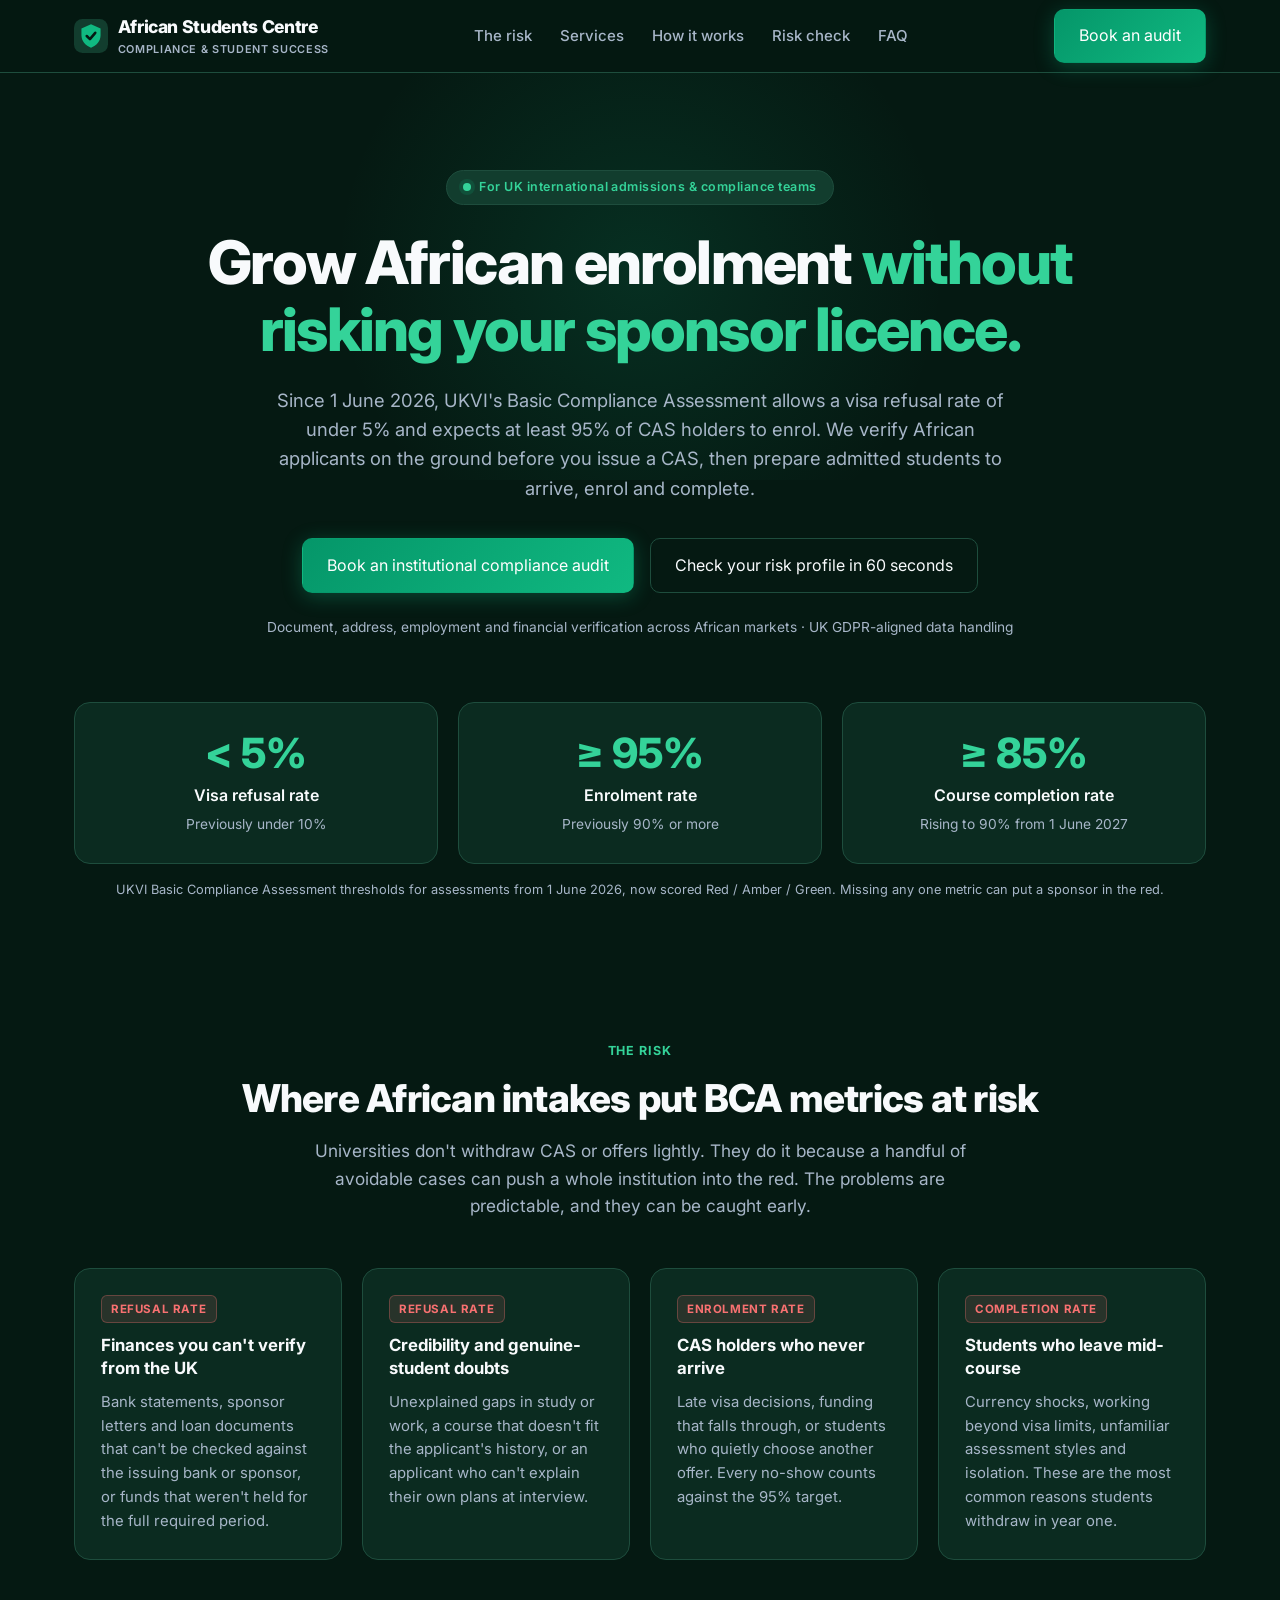
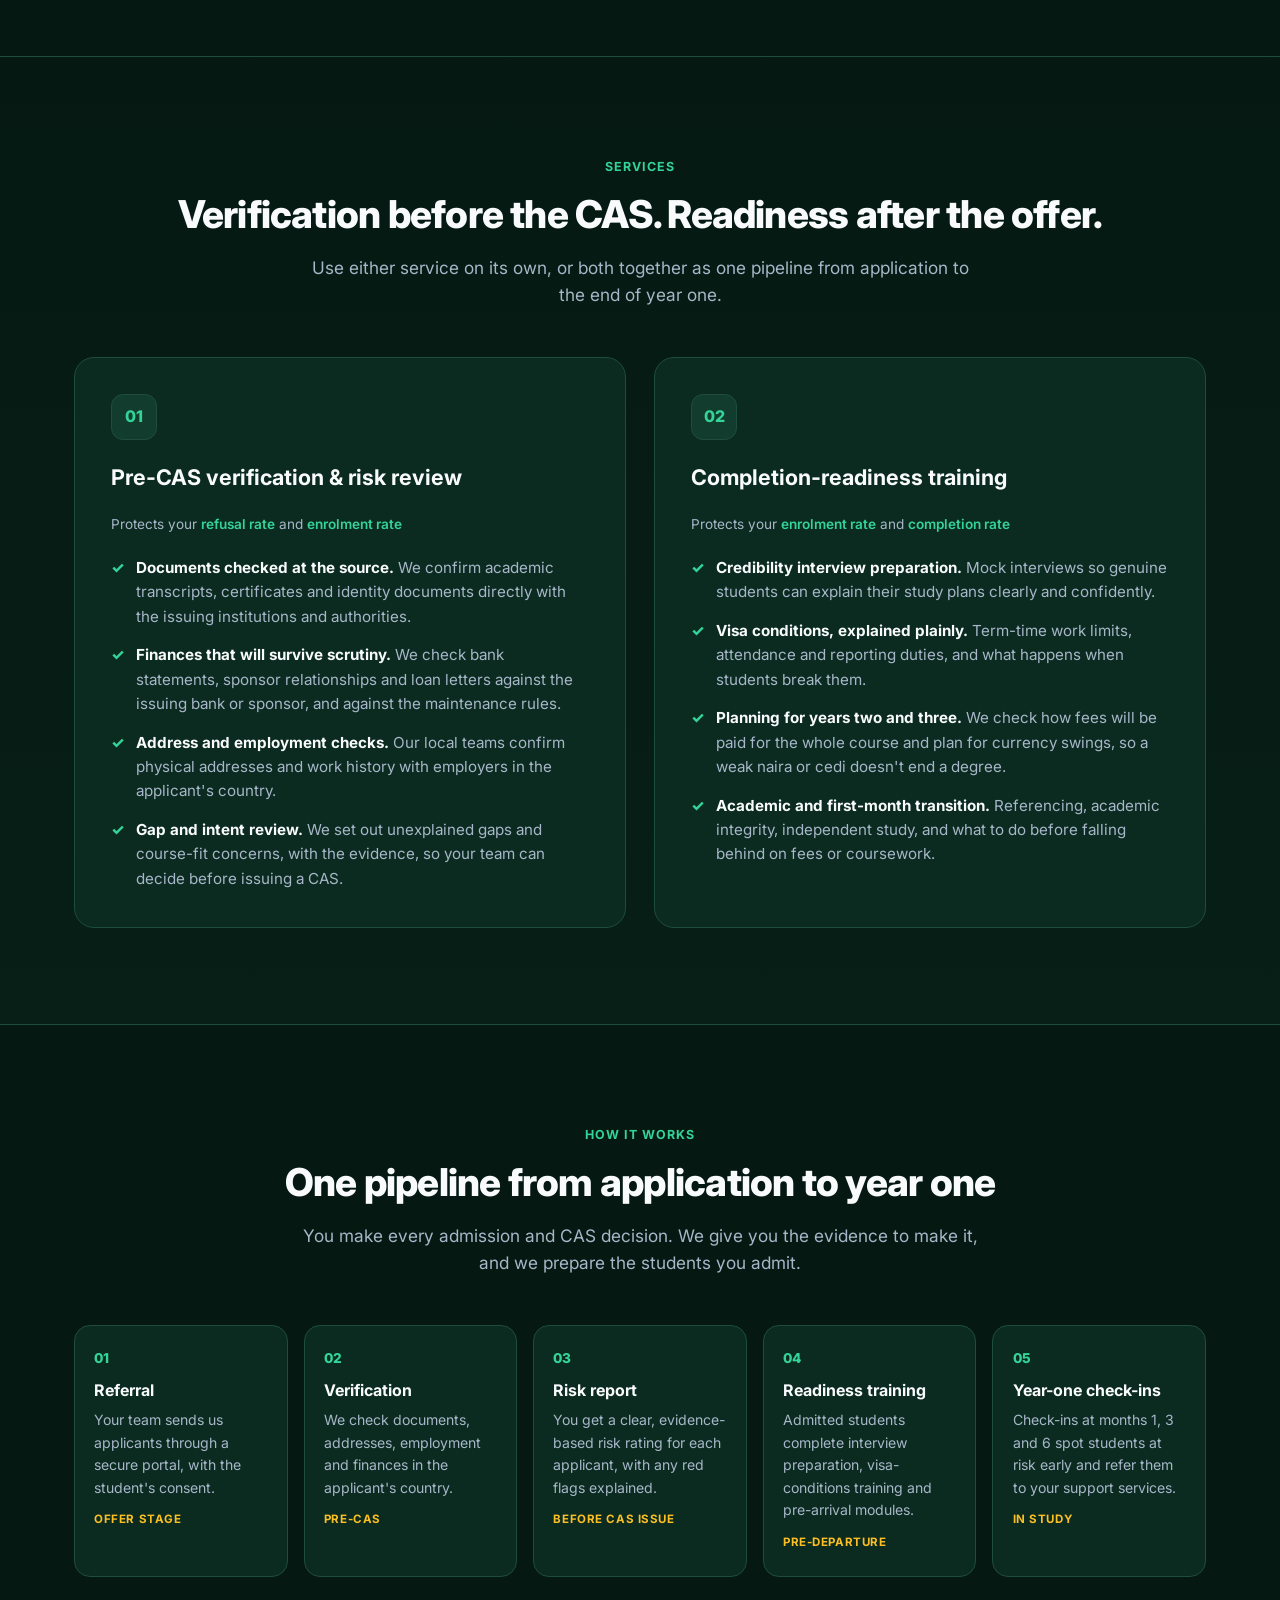
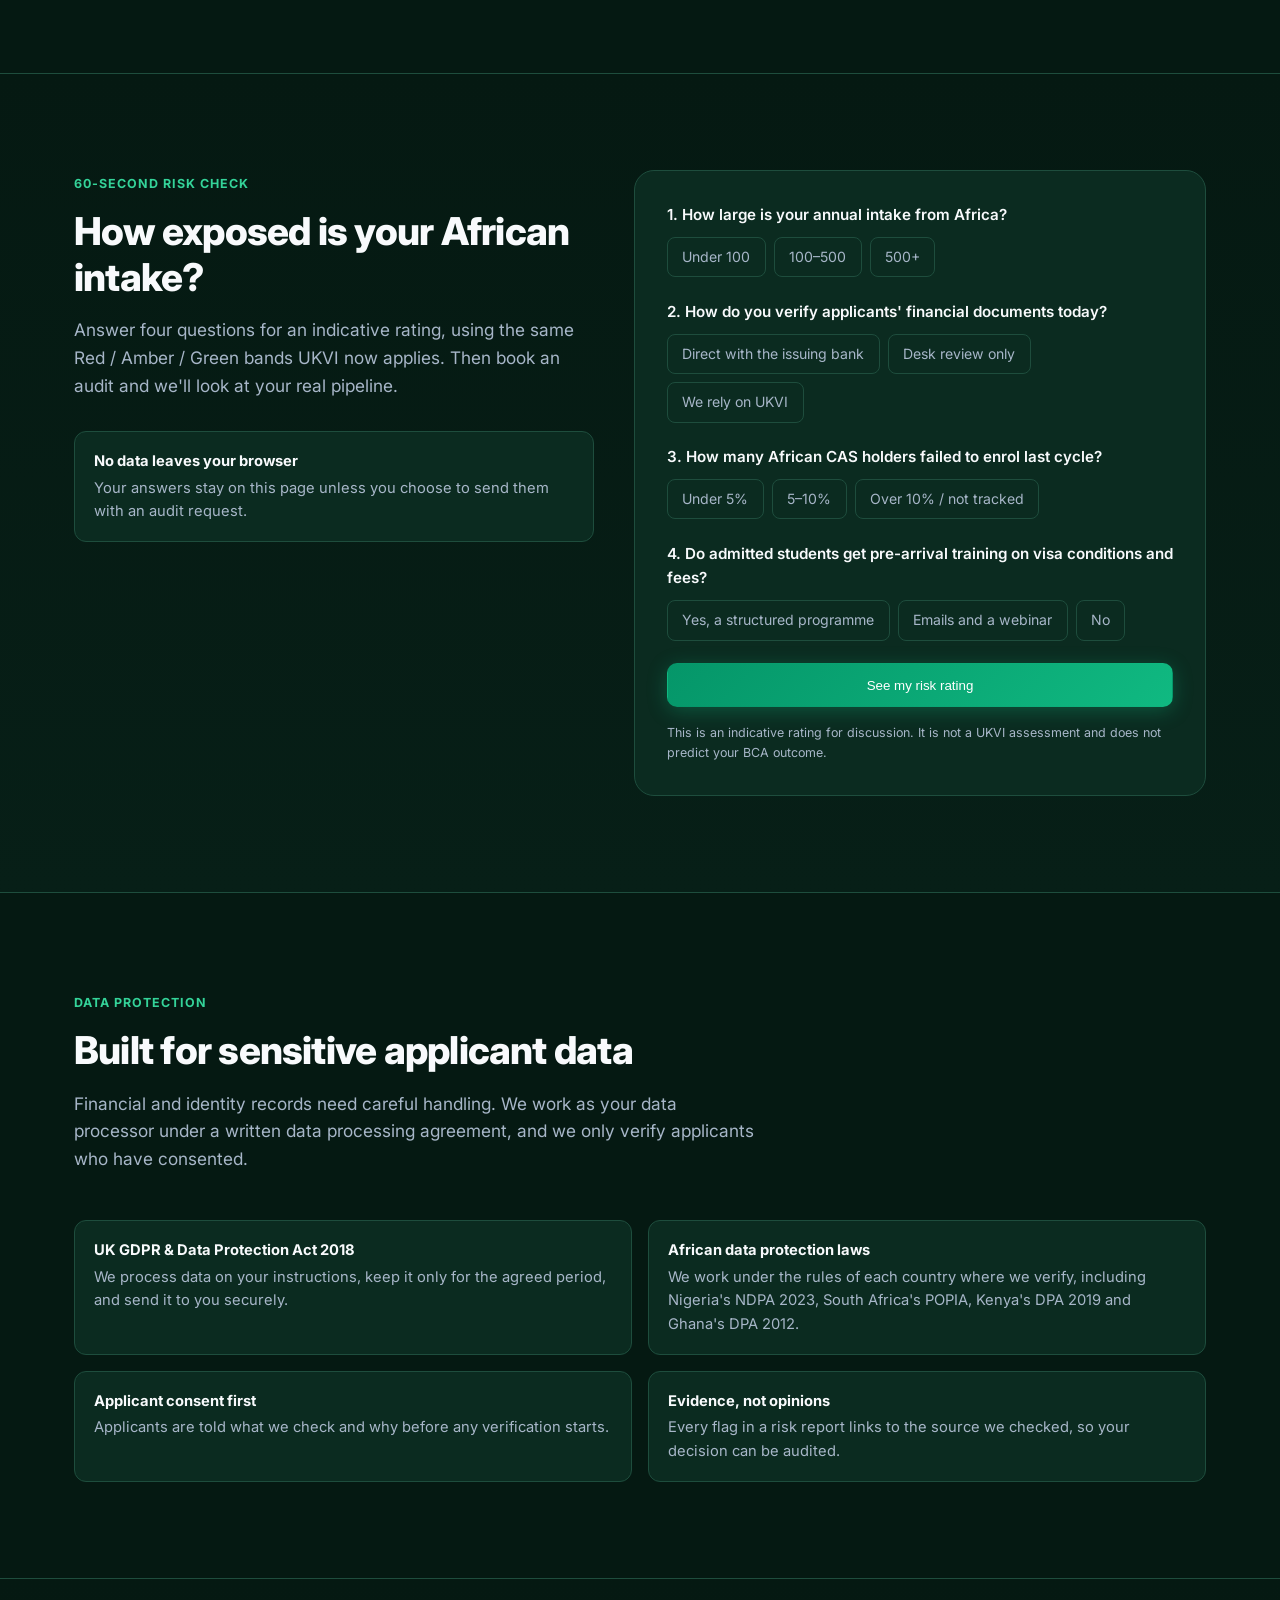
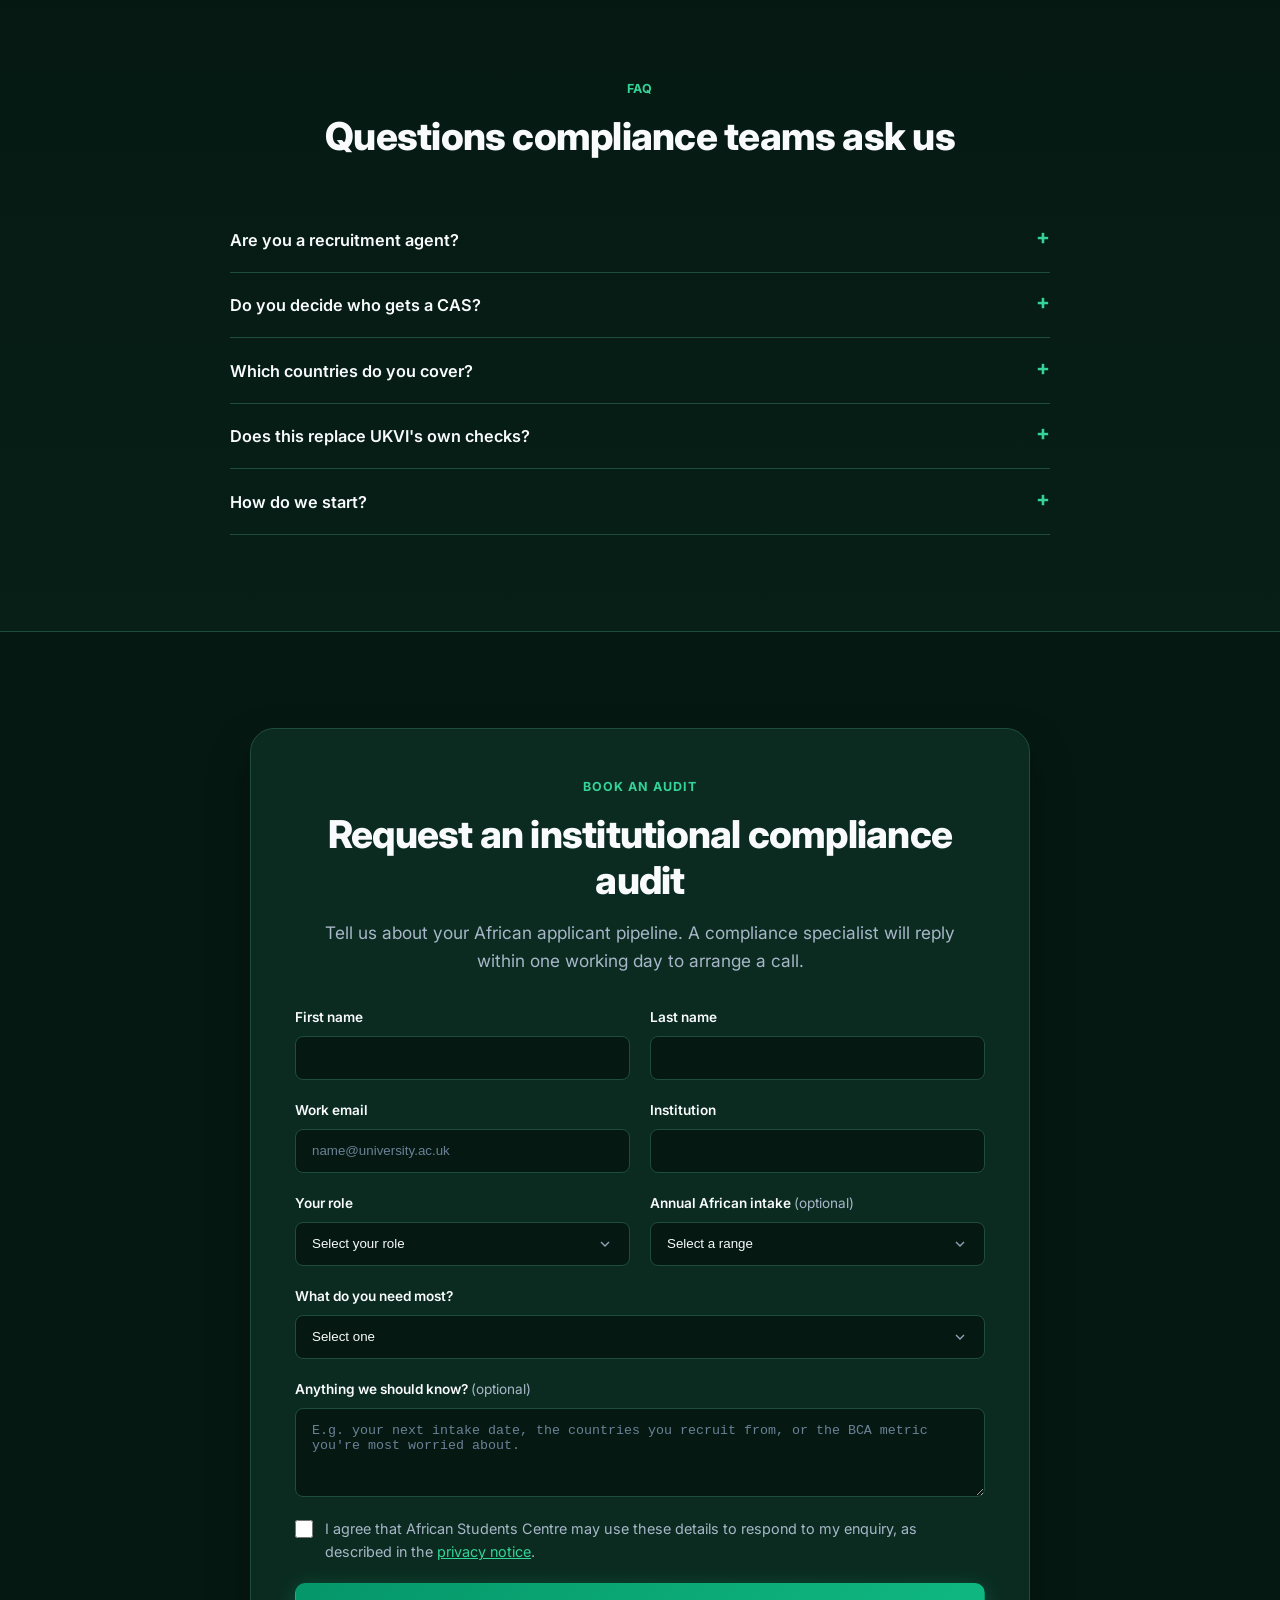
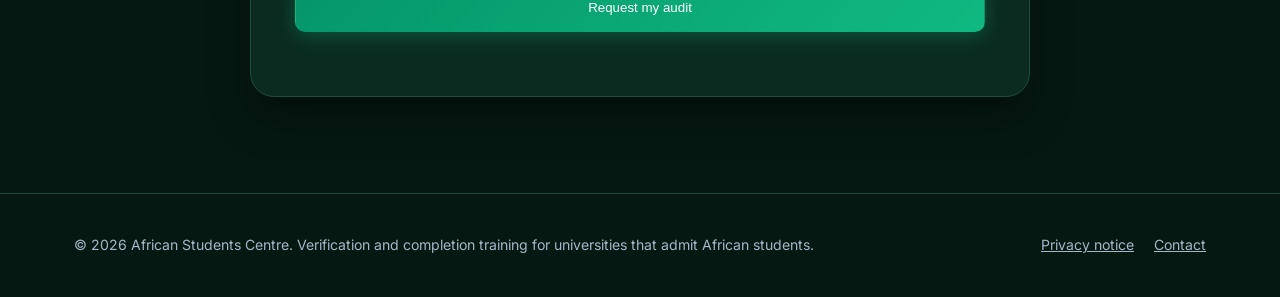
==== docs/index.html @ b2c3d98a "African Students Centre site: compliance landing page for GitHub Pages Co-Authored-By: Claude Opus 5" ====
<!DOCTYPE html>
<html lang="en-GB">
<head>
<meta charset="UTF-8">
<meta name="viewport" content="width=device-width, initial-scale=1">
<title>Pre-CAS Verification &amp; Student Completion Training | African Students Centre</title>
<meta name="description" content="Protect your UKVI sponsor licence. Pre-CAS document, financial, address and employment verification across Africa, plus completion-readiness training that keeps BCA refusal, enrolment and completion rates on target.">
<link rel="canonical" href="https://africanstudentscentre.com/">
<meta name="theme-color" content="#051912">
<meta property="og:type" content="website">
<meta property="og:url" content="https://africanstudentscentre.com/">
<meta property="og:title" content="Grow African enrolment without risking your sponsor licence">
<meta property="og:description" content="Pre-CAS verification across Africa and completion-readiness training for admitted students, built around UKVI's 2026 BCA thresholds.">
<meta name="twitter:card" content="summary">
<link rel="icon" href="data:image/svg+xml,%3Csvg xmlns='http://www.w3.org/2000/svg' viewBox='0 0 32 32'%3E%3Crect width='32' height='32' rx='8' fill='%23051912'/%3E%3Cpath d='M16 5l9 4v6c0 6-4 10-9 12-5-2-9-6-9-12V9z' fill='%2310b981'/%3E%3C/svg%3E">
<link rel="preconnect" href="https://fonts.googleapis.com">
<link rel="preconnect" href="https://fonts.gstatic.com" crossorigin>
<link href="https://fonts.googleapis.com/css2?family=Inter:wght@400;500;600;700;800&display=swap" rel="stylesheet">
<script type="application/ld+json">
{
  "@context": "https://schema.org",
  "@type": "ProfessionalService",
  "name": "African Students Centre",
  "url": "https://africanstudentscentre.com/",
  "description": "Pre-CAS verification and completion-readiness training for universities that admit African students.",
  "areaServed": ["GB", "Africa"],
  "serviceType": ["Pre-CAS applicant verification", "International student compliance training"]
}
</script>
<style>
:root{
  --bg:#051912;--card:#0b2b20;--surface:#123d2e;--line:#1e4d3d;
  --green:#10b981;--neon:#34d399;--glow:rgba(16,185,129,.15);
  --text:#f8fafc;--muted:#a7b6c8;--amber:#fbbf24;--red:#f87171;
  --radius:16px;--ease:.25s cubic-bezier(.4,0,.2,1);
}
*{box-sizing:border-box;margin:0;padding:0}
html{scroll-behavior:smooth;scroll-padding-top:88px}
body{font-family:Inter,system-ui,-apple-system,"Segoe UI",Roboto,sans-serif;background:var(--bg);color:var(--text);line-height:1.6;-webkit-font-smoothing:antialiased}
img,svg{display:block;max-width:100%}
a{color:var(--neon)}
:focus-visible{outline:2px solid var(--neon);outline-offset:3px;border-radius:4px}
.container{max-width:1180px;margin:0 auto;padding:0 1.5rem}
.skip{position:absolute;left:-999px;top:0;background:var(--green);color:#03140e;padding:.6rem 1rem;z-index:2000;font-weight:700}
.skip:focus{left:1rem;top:1rem}
section{padding:96px 0}
.eyebrow{display:inline-block;font-size:.78rem;font-weight:700;letter-spacing:.08em;text-transform:uppercase;color:var(--neon);margin-bottom:.9rem}
h2{font-size:clamp(1.8rem,3.2vw,2.4rem);line-height:1.2;letter-spacing:-.02em;font-weight:800;margin-bottom:1rem}
.lead{color:var(--muted);font-size:1.08rem;max-width:680px}
.center{text-align:center}.center .lead{margin:0 auto}
.section-head{margin-bottom:3rem}

/* buttons */
.btn{display:inline-flex;align-items:center;justify-content:center;gap:.5rem;padding:.85rem 1.5rem;border-radius:10px;font:600 .98rem/1.2 inherit;text-decoration:none;cursor:pointer;transition:var(--ease);border:1px solid transparent}
.btn-primary{background:linear-gradient(135deg,#059669,#10b981);color:#fff;box-shadow:0 4px 20px rgba(16,185,129,.3)}
.btn-primary:hover{transform:translateY(-2px);box-shadow:0 6px 26px rgba(16,185,129,.5)}
.btn-outline{background:transparent;color:var(--text);border-color:var(--line)}
.btn-outline:hover{border-color:var(--green);background:var(--surface)}
.btn[disabled]{opacity:.6;cursor:wait;transform:none}

/* header */
header{position:fixed;inset:0 0 auto 0;background:rgba(5,25,18,.88);backdrop-filter:blur(12px);-webkit-backdrop-filter:blur(12px);border-bottom:1px solid var(--line);z-index:1000}
nav{display:flex;justify-content:space-between;align-items:center;height:72px;gap:1rem}
.logo{display:flex;align-items:center;gap:.6rem;color:var(--text);text-decoration:none;font-weight:800;letter-spacing:-.02em;font-size:1.1rem}
.logo small{display:block;font-size:.68rem;font-weight:600;letter-spacing:.06em;text-transform:uppercase;color:var(--muted)}
.nav-links{display:flex;gap:1.75rem;list-style:none;align-items:center}
.nav-links a{color:var(--muted);text-decoration:none;font-weight:500;font-size:.94rem;transition:var(--ease)}
.nav-links a:hover{color:var(--neon)}
.menu-btn{display:none;background:none;border:1px solid var(--line);border-radius:8px;color:var(--text);padding:.45rem .6rem;cursor:pointer}

/* hero */
.hero{padding:170px 0 64px;text-align:center;position:relative;overflow:hidden}
.hero::before{content:"";position:absolute;top:60px;left:50%;transform:translateX(-50%);width:760px;height:420px;background:radial-gradient(circle,rgba(16,185,129,.14) 0%,transparent 70%);z-index:-1}
.badge{display:inline-flex;align-items:center;gap:.5rem;background:var(--surface);border:1px solid var(--line);padding:.4rem 1rem;border-radius:50px;font-size:.78rem;font-weight:600;color:var(--neon);letter-spacing:.04em;margin-bottom:1.5rem}
.badge .dot{width:8px;height:8px;border-radius:50%;background:var(--neon);box-shadow:0 0 0 4px var(--glow)}
.hero h1{font-size:clamp(2.2rem,5vw,3.75rem);font-weight:800;letter-spacing:-.03em;line-height:1.12;max-width:900px;margin:0 auto 1.4rem}
.hero h1 em{font-style:normal;color:var(--neon)}
.hero p.lead{margin:0 auto 2.2rem;font-size:1.15rem;max-width:740px}
.cta-row{display:flex;gap:1rem;justify-content:center;flex-wrap:wrap}
.hero-note{margin-top:1.4rem;font-size:.86rem;color:var(--muted)}

/* thresholds */
.thresholds{padding:0 0 40px}
.t-grid{display:grid;grid-template-columns:repeat(3,1fr);gap:1.25rem}
.t-card{background:var(--card);border:1px solid var(--line);padding:1.75rem;border-radius:var(--radius);text-align:center}
.t-value{font-size:2.6rem;font-weight:800;color:var(--neon);line-height:1.1}
.t-label{font-weight:600;margin:.4rem 0 .3rem}
.t-was{font-size:.86rem;color:var(--muted)}
.t-source{margin-top:1rem;text-align:center;font-size:.8rem;color:var(--muted)}

/* problem */
.grid-4{display:grid;grid-template-columns:repeat(4,1fr);gap:1.25rem}
.p-card{background:var(--card);border:1px solid var(--line);border-radius:var(--radius);padding:1.6rem;display:flex;flex-direction:column;gap:.7rem}
.p-card h3{font-size:1.05rem;line-height:1.35}
.p-card p{color:var(--muted);font-size:.93rem;flex:1}
.tag{align-self:flex-start;font-size:.72rem;font-weight:700;letter-spacing:.05em;text-transform:uppercase;padding:.25rem .6rem;border-radius:6px;background:rgba(248,113,113,.12);color:var(--red);border:1px solid rgba(248,113,113,.3)}

/* services */
.alt{background:linear-gradient(180deg,var(--bg) 0%,#071f17 100%);border-top:1px solid var(--line);border-bottom:1px solid var(--line)}
.grid-2{display:grid;grid-template-columns:1fr 1fr;gap:1.75rem}
.s-card{background:var(--card);border:1px solid var(--line);padding:2.25rem;border-radius:20px;display:flex;flex-direction:column;gap:1.25rem;transition:var(--ease)}
.s-card:hover{border-color:var(--green)}
.s-num{width:46px;height:46px;border-radius:12px;background:var(--surface);border:1px solid var(--line);display:grid;place-items:center;color:var(--neon);font-weight:800}
.s-card h3{font-size:1.35rem}
.s-card .protects{font-size:.85rem;color:var(--muted)}
.s-card .protects b{color:var(--neon);font-weight:600}
.ticks{list-style:none;display:flex;flex-direction:column;gap:.9rem}
.ticks li{display:flex;gap:.75rem;color:var(--muted);font-size:.95rem}
.ticks li::before{content:"✓";color:var(--neon);font-weight:800;flex-shrink:0}
.ticks strong{color:var(--text)}

/* steps */
.steps{list-style:none;display:grid;grid-template-columns:repeat(5,1fr);gap:1rem;counter-reset:step}
.steps li{position:relative;background:var(--card);border:1px solid var(--line);border-radius:var(--radius);padding:1.4rem 1.2rem;counter-increment:step}
.steps li::before{content:"0" counter(step);display:block;font-weight:800;color:var(--neon);font-size:.85rem;margin-bottom:.5rem}
.steps h3{font-size:1rem;margin-bottom:.35rem}
.steps p{font-size:.88rem;color:var(--muted)}
.steps .when{display:inline-block;margin-top:.7rem;font-size:.72rem;font-weight:700;text-transform:uppercase;letter-spacing:.05em;color:var(--amber)}

/* self assessment */
.assess{display:grid;grid-template-columns:1fr 1.1fr;gap:2.5rem;align-items:start}
.assess-box{background:var(--card);border:1px solid var(--line);border-radius:20px;padding:2rem}
fieldset{border:0;margin-bottom:1.4rem}
legend{font-weight:600;font-size:.95rem;margin-bottom:.6rem}
.opts{display:flex;flex-wrap:wrap;gap:.5rem}
.opts label{position:relative;cursor:pointer}
.opts input{position:absolute;opacity:0;pointer-events:none}
.opts span{display:inline-block;padding:.5rem .9rem;border:1px solid var(--line);border-radius:8px;font-size:.88rem;color:var(--muted);transition:var(--ease)}
.opts input:checked+span{border-color:var(--green);background:var(--surface);color:var(--text)}
.opts input:focus-visible+span{outline:2px solid var(--neon);outline-offset:2px}
.result{display:none;margin-top:.5rem;padding:1.4rem;border-radius:14px;border:1px solid var(--line);background:var(--bg)}
.result.show{display:block}
.result h3{font-size:1.15rem;margin-bottom:.4rem}
.result p{color:var(--muted);font-size:.93rem;margin-bottom:1rem}
.result.green h3{color:var(--neon)}.result.amber h3{color:var(--amber)}.result.red h3{color:var(--red)}
.disclaimer{font-size:.78rem;color:var(--muted);margin-top:1rem}

/* trust */
.trust-list{list-style:none;display:grid;grid-template-columns:repeat(2,1fr);gap:1rem;margin-top:2rem}
.trust-list li{background:var(--card);border:1px solid var(--line);border-radius:12px;padding:1.1rem 1.2rem;font-size:.92rem;color:var(--muted)}
.trust-list strong{display:block;color:var(--text);margin-bottom:.2rem}

/* faq */
.faq{max-width:820px;margin:0 auto}
details{border-bottom:1px solid var(--line);padding:1.2rem 0}
summary{cursor:pointer;font-weight:600;font-size:1.02rem;list-style:none;display:flex;justify-content:space-between;gap:1rem}
summary::-webkit-details-marker{display:none}
summary::after{content:"+";color:var(--neon);font-weight:700;font-size:1.3rem;line-height:1}
details[open] summary::after{content:"−"}
details p{color:var(--muted);margin-top:.7rem;font-size:.95rem}

/* form */
.form-wrap{max-width:780px;margin:0 auto;background:var(--card);border:1px solid var(--line);padding:2.75rem;border-radius:24px;box-shadow:0 20px 40px rgba(0,0,0,.4)}
.form-grid{display:grid;grid-template-columns:1fr 1fr;gap:0 1.25rem}
.field{display:flex;flex-direction:column;gap:.45rem;margin-bottom:1.25rem}
.field.full{grid-column:1/-1}
label.l{font-size:.85rem;font-weight:600}
label.l .opt{color:var(--muted);font-weight:400}
input,select,textarea{width:100%;background:var(--bg);border:1px solid var(--line);padding:.85rem 1rem;border-radius:8px;color:var(--text);font:400 .95rem/1.4 inherit;transition:var(--ease)}
input::placeholder,textarea::placeholder{color:#6b8196}
input:focus,select:focus,textarea:focus{outline:none;border-color:var(--green);box-shadow:0 0 0 3px var(--glow)}
input:user-invalid,select:user-invalid{border-color:var(--red)}
select{appearance:none;background-image:url("data:image/svg+xml,%3csvg xmlns='http://www.w3.org/2000/svg' viewBox='0 0 24 24' fill='none' stroke='%2394a3b8' stroke-width='2'%3e%3cpolyline points='6 9 12 15 18 9'/%3e%3c/svg%3e");background-repeat:no-repeat;background-position:right 1rem center;background-size:1rem;padding-right:2.5rem}
.check{display:flex;gap:.75rem;align-items:flex-start;font-size:.9rem;color:var(--muted)}
.check input{width:18px;height:18px;margin-top:.15rem;accent-color:var(--green);flex-shrink:0}
.hp{position:absolute;left:-10000px;width:1px;height:1px;overflow:hidden}
.form-error{display:none;background:rgba(248,113,113,.1);border:1px solid rgba(248,113,113,.4);color:#fecaca;padding:.8rem 1rem;border-radius:8px;font-size:.9rem;margin-bottom:1rem}
.success{display:none;text-align:center;padding:2rem 0}
.success h3{color:var(--neon);font-size:1.5rem;margin-bottom:.8rem}
.success p{color:var(--muted)}

footer{border-top:1px solid var(--line);padding:2.5rem 0;color:var(--muted);font-size:.88rem}
.foot{display:flex;justify-content:space-between;gap:1.5rem;flex-wrap:wrap}
.foot a{color:var(--muted)}.foot a:hover{color:var(--neon)}
.foot ul{list-style:none;display:flex;gap:1.25rem;flex-wrap:wrap}

@media (max-width:1000px){
  .grid-4{grid-template-columns:1fr 1fr}
  .steps{grid-template-columns:1fr 1fr}
  .assess{grid-template-columns:1fr}
}
@media (max-width:820px){
  .menu-btn{display:block}
  .nav-links{display:none;position:absolute;top:72px;left:0;right:0;flex-direction:column;align-items:stretch;gap:0;background:var(--bg);border-bottom:1px solid var(--line);padding:.5rem 1.5rem 1.25rem}
  .nav-links.open{display:flex}
  .nav-links li a{display:block;padding:.75rem 0}
  .nav-cta{display:none}
  .t-grid,.grid-2,.trust-list{grid-template-columns:1fr}
  section{padding:72px 0}
  .hero{padding:130px 0 48px}
}
@media (max-width:560px){
  .grid-4,.steps,.form-grid{grid-template-columns:1fr}
  .form-wrap{padding:1.75rem 1.25rem}
  .s-card{padding:1.6rem}
  .cta-row .btn{width:100%}
}
@media (prefers-reduced-motion:reduce){*{transition:none!important;scroll-behavior:auto!important}}
</style>
</head>
<body>
<a class="skip" href="#main">Skip to content</a>

<header>
  <div class="container">
    <nav aria-label="Main">
      <a class="logo" href="/" aria-label="African Students Centre home">
        <svg width="34" height="34" viewBox="0 0 32 32" aria-hidden="true"><rect width="32" height="32" rx="8" fill="#123d2e"/><path d="M16 5l9 4v6c0 6-4 10-9 12-5-2-9-6-9-12V9z" fill="#10b981"/><path d="M12 16l3 3 5-6" stroke="#051912" stroke-width="2.4" fill="none" stroke-linecap="round" stroke-linejoin="round"/></svg>
        <span>African Students Centre<small>Compliance &amp; Student Success</small></span>
      </a>
      <button class="menu-btn" aria-expanded="false" aria-controls="navlinks" aria-label="Open menu">☰</button>
      <ul class="nav-links" id="navlinks">
        <li><a href="#problem">The risk</a></li>
        <li><a href="#services">Services</a></li>
        <li><a href="#process">How it works</a></li>
        <li><a href="#assessment">Risk check</a></li>
        <li><a href="#faq">FAQ</a></li>
      </ul>
      <a href="#audit" class="btn btn-primary nav-cta">Book an audit</a>
    </nav>
  </div>
</header>

<main id="main">

<!-- HERO -->
<section class="hero">
  <div class="container">
    <div class="badge"><span class="dot"></span> For UK international admissions &amp; compliance teams</div>
    <h1>Grow African enrolment <em>without risking your sponsor licence.</em></h1>
    <p class="lead">Since 1 June 2026, UKVI's Basic Compliance Assessment allows a visa refusal rate of under 5% and expects at least 95% of CAS holders to enrol. We verify African applicants on the ground before you issue a CAS, then prepare admitted students to arrive, enrol and complete.</p>
    <div class="cta-row">
      <a href="#audit" class="btn btn-primary">Book an institutional compliance audit</a>
      <a href="#assessment" class="btn btn-outline">Check your risk profile in 60 seconds</a>
    </div>
    <p class="hero-note">Document, address, employment and financial verification across African markets · UK GDPR-aligned data handling</p>
  </div>
</section>

<!-- THRESHOLDS -->
<div class="thresholds" id="bca">
  <div class="container">
    <div class="t-grid">
      <div class="t-card">
        <div class="t-value">&lt; 5%</div>
        <div class="t-label">Visa refusal rate</div>
        <div class="t-was">Previously under 10%</div>
      </div>
      <div class="t-card">
        <div class="t-value">≥ 95%</div>
        <div class="t-label">Enrolment rate</div>
        <div class="t-was">Previously 90% or more</div>
      </div>
      <div class="t-card">
        <div class="t-value">≥ 85%</div>
        <div class="t-label">Course completion rate</div>
        <div class="t-was">Rising to 90% from 1 June 2027</div>
      </div>
    </div>
    <p class="t-source">UKVI Basic Compliance Assessment thresholds for assessments from 1 June 2026, now scored Red / Amber / Green. Missing any one metric can put a sponsor in the red.</p>
  </div>
</div>

<!-- PROBLEM -->
<section id="problem">
  <div class="container">
    <div class="section-head center">
      <span class="eyebrow">The risk</span>
      <h2>Where African intakes put BCA metrics at risk</h2>
      <p class="lead">Universities don't withdraw CAS or offers lightly. They do it because a handful of avoidable cases can push a whole institution into the red. The problems are predictable, and they can be caught early.</p>
    </div>
    <div class="grid-4">
      <article class="p-card">
        <span class="tag">Refusal rate</span>
        <h3>Finances you can't verify from the UK</h3>
        <p>Bank statements, sponsor letters and loan documents that can't be checked against the issuing bank or sponsor, or funds that weren't held for the full required period.</p>
      </article>
      <article class="p-card">
        <span class="tag">Refusal rate</span>
        <h3>Credibility and genuine-student doubts</h3>
        <p>Unexplained gaps in study or work, a course that doesn't fit the applicant's history, or an applicant who can't explain their own plans at interview.</p>
      </article>
      <article class="p-card">
        <span class="tag">Enrolment rate</span>
        <h3>CAS holders who never arrive</h3>
        <p>Late visa decisions, funding that falls through, or students who quietly choose another offer. Every no-show counts against the 95% target.</p>
      </article>
      <article class="p-card">
        <span class="tag">Completion rate</span>
        <h3>Students who leave mid-course</h3>
        <p>Currency shocks, working beyond visa limits, unfamiliar assessment styles and isolation. These are the most common reasons students withdraw in year one.</p>
      </article>
    </div>
  </div>
</section>

<!-- SERVICES -->
<section id="services" class="alt">
  <div class="container">
    <div class="section-head center">
      <span class="eyebrow">Services</span>
      <h2>Verification before the CAS. Readiness after the offer.</h2>
      <p class="lead">Use either service on its own, or both together as one pipeline from application to the end of year one.</p>
    </div>
    <div class="grid-2">
      <article class="s-card">
        <div class="s-num">01</div>
        <h3>Pre-CAS verification &amp; risk review</h3>
        <p class="protects">Protects your <b>refusal rate</b> and <b>enrolment rate</b></p>
        <ul class="ticks">
          <li><div><strong>Documents checked at the source.</strong> We confirm academic transcripts, certificates and identity documents directly with the issuing institutions and authorities.</div></li>
          <li><div><strong>Finances that will survive scrutiny.</strong> We check bank statements, sponsor relationships and loan letters against the issuing bank or sponsor, and against the maintenance rules.</div></li>
          <li><div><strong>Address and employment checks.</strong> Our local teams confirm physical addresses and work history with employers in the applicant's country.</div></li>
          <li><div><strong>Gap and intent review.</strong> We set out unexplained gaps and course-fit concerns, with the evidence, so your team can decide before issuing a CAS.</div></li>
        </ul>
      </article>
      <article class="s-card">
        <div class="s-num">02</div>
        <h3>Completion-readiness training</h3>
        <p class="protects">Protects your <b>enrolment rate</b> and <b>completion rate</b></p>
        <ul class="ticks">
          <li><div><strong>Credibility interview preparation.</strong> Mock interviews so genuine students can explain their study plans clearly and confidently.</div></li>
          <li><div><strong>Visa conditions, explained plainly.</strong> Term-time work limits, attendance and reporting duties, and what happens when students break them.</div></li>
          <li><div><strong>Planning for years two and three.</strong> We check how fees will be paid for the whole course and plan for currency swings, so a weak naira or cedi doesn't end a degree.</div></li>
          <li><div><strong>Academic and first-month transition.</strong> Referencing, academic integrity, independent study, and what to do before falling behind on fees or coursework.</div></li>
        </ul>
      </article>
    </div>
  </div>
</section>

<!-- PROCESS -->
<section id="process">
  <div class="container">
    <div class="section-head center">
      <span class="eyebrow">How it works</span>
      <h2>One pipeline from application to year one</h2>
      <p class="lead">You make every admission and CAS decision. We give you the evidence to make it, and we prepare the students you admit.</p>
    </div>
    <ol class="steps">
      <li><h3>Referral</h3><p>Your team sends us applicants through a secure portal, with the student's consent.</p><span class="when">Offer stage</span></li>
      <li><h3>Verification</h3><p>We check documents, addresses, employment and finances in the applicant's country.</p><span class="when">Pre-CAS</span></li>
      <li><h3>Risk report</h3><p>You get a clear, evidence-based risk rating for each applicant, with any red flags explained.</p><span class="when">Before CAS issue</span></li>
      <li><h3>Readiness training</h3><p>Admitted students complete interview preparation, visa-conditions training and pre-arrival modules.</p><span class="when">Pre-departure</span></li>
      <li><h3>Year-one check-ins</h3><p>Check-ins at months 1, 3 and 6 spot students at risk early and refer them to your support services.</p><span class="when">In study</span></li>
    </ol>
  </div>
</section>

<!-- SELF ASSESSMENT -->
<section id="assessment" class="alt">
  <div class="container assess">
    <div>
      <span class="eyebrow">60-second risk check</span>
      <h2>How exposed is your African intake?</h2>
      <p class="lead">Answer four questions for an indicative rating, using the same Red / Amber / Green bands UKVI now applies. Then book an audit and we'll look at your real pipeline.</p>
      <ul class="trust-list" style="grid-template-columns:1fr">
        <li><strong>No data leaves your browser</strong>Your answers stay on this page unless you choose to send them with an audit request.</li>
      </ul>
    </div>
    <div class="assess-box">
      <form id="riskForm">
        <fieldset>
          <legend>1. How large is your annual intake from Africa?</legend>
          <div class="opts">
            <label><input type="radio" name="q1" value="1" required><span>Under 100</span></label>
            <label><input type="radio" name="q1" value="2"><span>100–500</span></label>
            <label><input type="radio" name="q1" value="3"><span>500+</span></label>
          </div>
        </fieldset>
        <fieldset>
          <legend>2. How do you verify applicants' financial documents today?</legend>
          <div class="opts">
            <label><input type="radio" name="q2" value="0" required><span>Direct with the issuing bank</span></label>
            <label><input type="radio" name="q2" value="2"><span>Desk review only</span></label>
            <label><input type="radio" name="q2" value="3"><span>We rely on UKVI</span></label>
          </div>
        </fieldset>
        <fieldset>
          <legend>3. How many African CAS holders failed to enrol last cycle?</legend>
          <div class="opts">
            <label><input type="radio" name="q3" value="0" required><span>Under 5%</span></label>
            <label><input type="radio" name="q3" value="2"><span>5–10%</span></label>
            <label><input type="radio" name="q3" value="3"><span>Over 10% / not tracked</span></label>
          </div>
        </fieldset>
        <fieldset>
          <legend>4. Do admitted students get pre-arrival training on visa conditions and fees?</legend>
          <div class="opts">
            <label><input type="radio" name="q4" value="0" required><span>Yes, a structured programme</span></label>
            <label><input type="radio" name="q4" value="2"><span>Emails and a webinar</span></label>
            <label><input type="radio" name="q4" value="3"><span>No</span></label>
          </div>
        </fieldset>
        <button type="submit" class="btn btn-primary" style="width:100%">See my risk rating</button>
        <div class="result" id="riskResult" role="status" aria-live="polite">
          <h3 id="riskTitle"></h3>
          <p id="riskText"></p>
          <a href="#audit" class="btn btn-primary" id="riskCta">Book an audit of my pipeline</a>
        </div>
        <p class="disclaimer">This is an indicative rating for discussion. It is not a UKVI assessment and does not predict your BCA outcome.</p>
      </form>
    </div>
  </div>
</section>

<!-- TRUST / DATA -->
<section id="trust">
  <div class="container">
    <div class="section-head">
      <span class="eyebrow">Data protection</span>
      <h2>Built for sensitive applicant data</h2>
      <p class="lead">Financial and identity records need careful handling. We work as your data processor under a written data processing agreement, and we only verify applicants who have consented.</p>
    </div>
    <ul class="trust-list">
      <li><strong>UK GDPR &amp; Data Protection Act 2018</strong>We process data on your instructions, keep it only for the agreed period, and send it to you securely.</li>
      <li><strong>African data protection laws</strong>We work under the rules of each country where we verify, including Nigeria's NDPA 2023, South Africa's POPIA, Kenya's DPA 2019 and Ghana's DPA 2012.</li>
      <li><strong>Applicant consent first</strong>Applicants are told what we check and why before any verification starts.</li>
      <li><strong>Evidence, not opinions</strong>Every flag in a risk report links to the source we checked, so your decision can be audited.</li>
    </ul>
  </div>
</section>

<!-- FAQ -->
<section id="faq" class="alt">
  <div class="container">
    <div class="section-head center">
      <span class="eyebrow">FAQ</span>
      <h2>Questions compliance teams ask us</h2>
    </div>
    <div class="faq">
      <details>
        <summary>Are you a recruitment agent?</summary>
        <p>No. We work for your institution as an independent verification and training partner. We don't recruit students or sell courses, and our reports aren't shaped by whether an applicant enrols.</p>
      </details>
      <details>
        <summary>Do you decide who gets a CAS?</summary>
        <p>No. Every admission and CAS decision stays with your university. We give you verified evidence and a clear risk rating so your team can decide quickly and defend the decision if asked.</p>
      </details>
      <details>
        <summary>Which countries do you cover?</summary>
        <p>We verify documents, addresses and work history across African markets, with the deepest coverage in the countries that send the most students to the UK. Tell us your applicant mix and we'll confirm coverage and turnaround for each country.</p>
      </details>
      <details>
        <summary>Does this replace UKVI's own checks?</summary>
        <p>No. UKVI still makes the visa decision. Our job is to catch the problems that would lead to a refusal before you issue the CAS, while there's still time to resolve them or reconsider.</p>
      </details>
      <details>
        <summary>How do we start?</summary>
        <p>Most partners start with a pilot on one intake. We agree a sample of applicants, run full verification and readiness training, and compare their refusal and enrolment results with the rest of your cohort.</p>
      </details>
    </div>
  </div>
</section>

<!-- FORM -->
<section id="audit">
  <div class="container">
    <div class="form-wrap">
      <div class="section-head center" style="margin-bottom:2rem">
        <span class="eyebrow">Book an audit</span>
        <h2>Request an institutional compliance audit</h2>
        <p class="lead">Tell us about your African applicant pipeline. A compliance specialist will reply within one working day to arrange a call.</p>
      </div>

      <form id="auditForm" action="https://formsubmit.co/john@africanstudentscentre.com" method="post" novalidate>
        <input type="hidden" name="_subject" value="Audit request: africanstudentscentre.com">
        <input type="hidden" name="_template" value="table">
        <input type="hidden" name="_next" value="https://africanstudentscentre.com/thank-you.html">
        <div class="form-error" id="formError" role="alert"></div>
        <div class="form-grid">
          <div class="field">
            <label class="l" for="firstName">First name</label>
            <input type="text" id="firstName" name="firstName" autocomplete="given-name" maxlength="80" required>
          </div>
          <div class="field">
            <label class="l" for="lastName">Last name</label>
            <input type="text" id="lastName" name="lastName" autocomplete="family-name" maxlength="80" required>
          </div>
          <div class="field">
            <label class="l" for="email">Work email</label>
            <input type="email" id="email" name="email" autocomplete="email" placeholder="name@university.ac.uk" maxlength="160" required>
          </div>
          <div class="field">
            <label class="l" for="institution">Institution</label>
            <input type="text" id="institution" name="institution" autocomplete="organization" maxlength="160" required>
          </div>
          <div class="field">
            <label class="l" for="role">Your role</label>
            <select id="role" name="role" required>
              <option value="" selected disabled>Select your role</option>
              <option>Director / Head of International Compliance</option>
              <option>Head of International Admissions</option>
              <option>Pro-Vice-Chancellor (International)</option>
              <option>CAS / Visa Compliance Officer</option>
              <option>Senior International Officer</option>
              <option>Other</option>
            </select>
          </div>
          <div class="field">
            <label class="l" for="intake">Annual African intake <span class="opt">(optional)</span></label>
            <select id="intake" name="intake">
              <option value="" selected>Select a range</option>
              <option>1–100 students</option>
              <option>101–500 students</option>
              <option>501–1,000 students</option>
              <option>1,000+ students</option>
            </select>
          </div>
          <div class="field full">
            <label class="l" for="focus">What do you need most?</label>
            <select id="focus" name="focus" required>
              <option value="" selected disabled>Select one</option>
              <option>Pre-CAS document &amp; financial verification</option>
              <option>Student completion-readiness training</option>
              <option>Both: the full pipeline</option>
              <option>Advice / general enquiry</option>
            </select>
          </div>
          <div class="field full">
            <label class="l" for="message">Anything we should know? <span class="opt">(optional)</span></label>
            <textarea id="message" name="message" rows="4" maxlength="3000" placeholder="E.g. your next intake date, the countries you recruit from, or the BCA metric you're most worried about."></textarea>
          </div>
          <div class="hp" aria-hidden="true">
            <label for="website">Leave this field empty</label>
            <input type="text" id="website" name="_honey" tabindex="-1" autocomplete="off">
          </div>
          <input type="hidden" name="riskRating" id="riskRatingField">
          <div class="field full">
            <label class="check"><input type="checkbox" name="consent" value="yes" required> <span>I agree that African Students Centre may use these details to respond to my enquiry, as described in the <a href="privacy.html">privacy notice</a>.</span></label>
          </div>
          <div class="field full">
            <button type="submit" class="btn btn-primary" style="width:100%;padding:1rem">Request my audit</button>
          </div>
        </div>
      </form>

      <div class="success" id="success" role="status" aria-live="polite" tabindex="-1">
        <h3>Thank you. Your request has been received.</h3>
        <p>A compliance specialist will reply within one working day to arrange a call about your applicant pipeline.</p>
      </div>
    </div>
  </div>
</section>

</main>

<footer>
  <div class="container foot">
    <p>&copy; <span id="yr">2026</span> African Students Centre. Verification and completion training for universities that admit African students.</p>
    <ul>
      <li><a href="privacy.html">Privacy notice</a></li>
      <li><a href="#audit">Contact</a></li>
    </ul>
  </div>
</footer>

<script>
(function(){
  document.getElementById('yr').textContent = new Date().getFullYear();

  // Mobile menu
  var btn = document.querySelector('.menu-btn'), links = document.getElementById('navlinks');
  btn.addEventListener('click', function(){
    var open = links.classList.toggle('open');
    btn.setAttribute('aria-expanded', open);
    btn.setAttribute('aria-label', open ? 'Close menu' : 'Open menu');
  });
  links.addEventListener('click', function(e){ if(e.target.tagName === 'A'){ links.classList.remove('open'); btn.setAttribute('aria-expanded', false); } });

  // Risk self-assessment
  var risk = document.getElementById('riskForm');
  risk.addEventListener('submit', function(e){
    e.preventDefault();
    if(!risk.checkValidity()){ risk.reportValidity(); return; }
    var d = new FormData(risk);
    var size = +d.get('q1'), score = (+d.get('q2')) + (+d.get('q3')) + (+d.get('q4'));
    var band, title, text;
    if(score <= 2){
      band='green'; title='Green: well controlled';
      text='Your controls look strong. An audit can confirm they hold at country level and help you keep evidence ready for UKVI.';
    } else if(score <= 5){
      band='amber'; title='Amber: gaps worth closing';
      text='At least one stage relies on desk review or light-touch preparation. With the refusal limit now under 5%, a few avoidable cases could move you towards red.';
    } else {
      band='red'; title='Red: high exposure';
      text='Several stages, from financial checks to student preparation, rely on desk review or nothing at all. We recommend a pre-CAS audit before your next intake.';
    }
    if(size === 3 && band !== 'green') text += ' At your intake size, even a 1–2% swing affects dozens of students.';
    var box = document.getElementById('riskResult');
    box.className = 'result show ' + band;
    document.getElementById('riskTitle').textContent = title;
    document.getElementById('riskText').textContent = text;
    document.getElementById('riskRatingField').value = title;
  });

  // Audit form: posts to FormSubmit's AJAX endpoint; without JS it falls back to a normal POST + redirect
  var form = document.getElementById('auditForm'), err = document.getElementById('formError');
  form.addEventListener('submit', function(e){
    e.preventDefault();
    err.style.display = 'none';
    if(!form.checkValidity()){ form.reportValidity(); return; }
    var submit = form.querySelector('button[type=submit]');
    submit.disabled = true; submit.textContent = 'Sending…';
    var ajaxUrl = form.action.replace('formsubmit.co/', 'formsubmit.co/ajax/');
    fetch(ajaxUrl, { method:'POST', body:new FormData(form), headers:{'Accept':'application/json'} })
      .then(function(r){ return r.json().then(function(j){ if(!r.ok || String(j.success) !== 'true') throw new Error(j.message || 'Something went wrong.'); }); })
      .then(function(){
        form.style.display = 'none';
        var s = document.getElementById('success'); s.style.display = 'block'; s.focus();
      })
      .catch(function(ex){
        err.textContent = (ex && ex.message && ex.message.indexOf('JSON') === -1 ? ex.message : 'We could not send your request.') + ' Please try again in a moment.';
        err.style.display = 'block';
        submit.disabled = false; submit.textContent = 'Request my audit';
      });
  });
})();
</script>
</body>
</html>
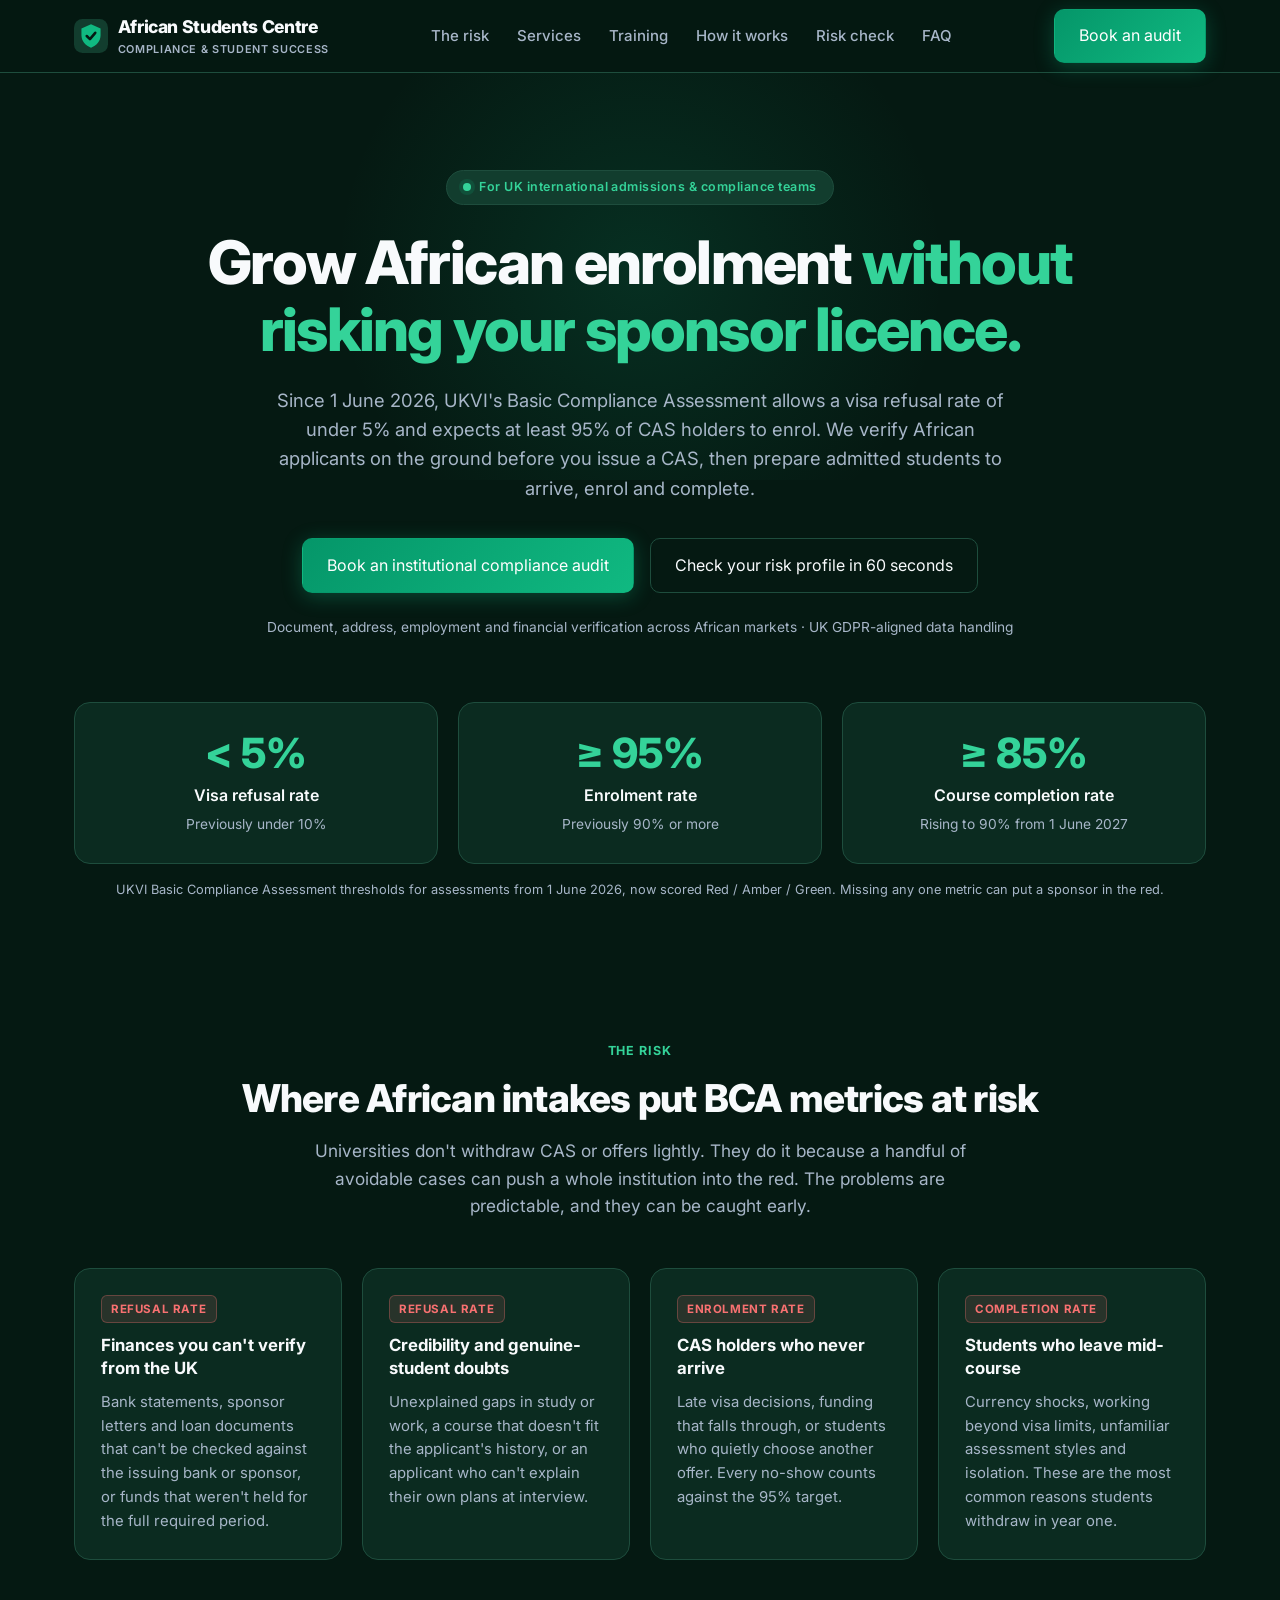
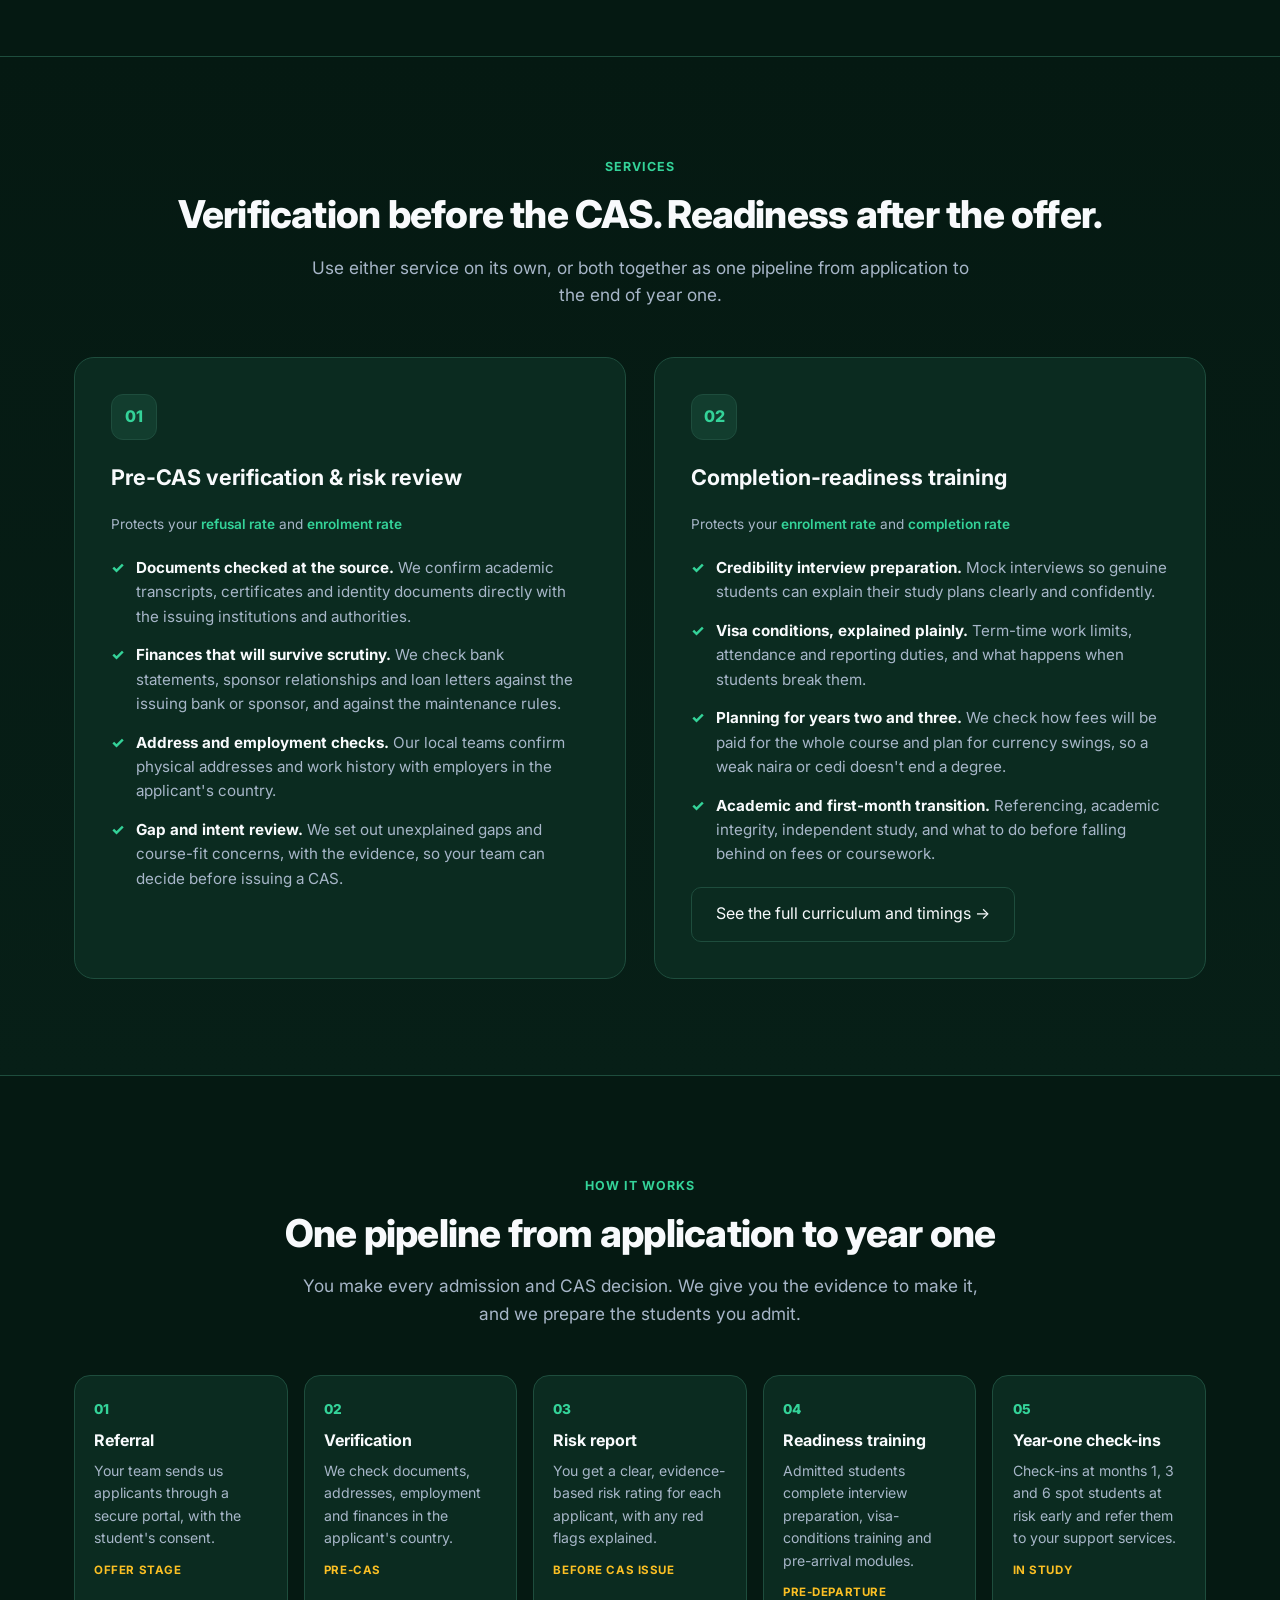
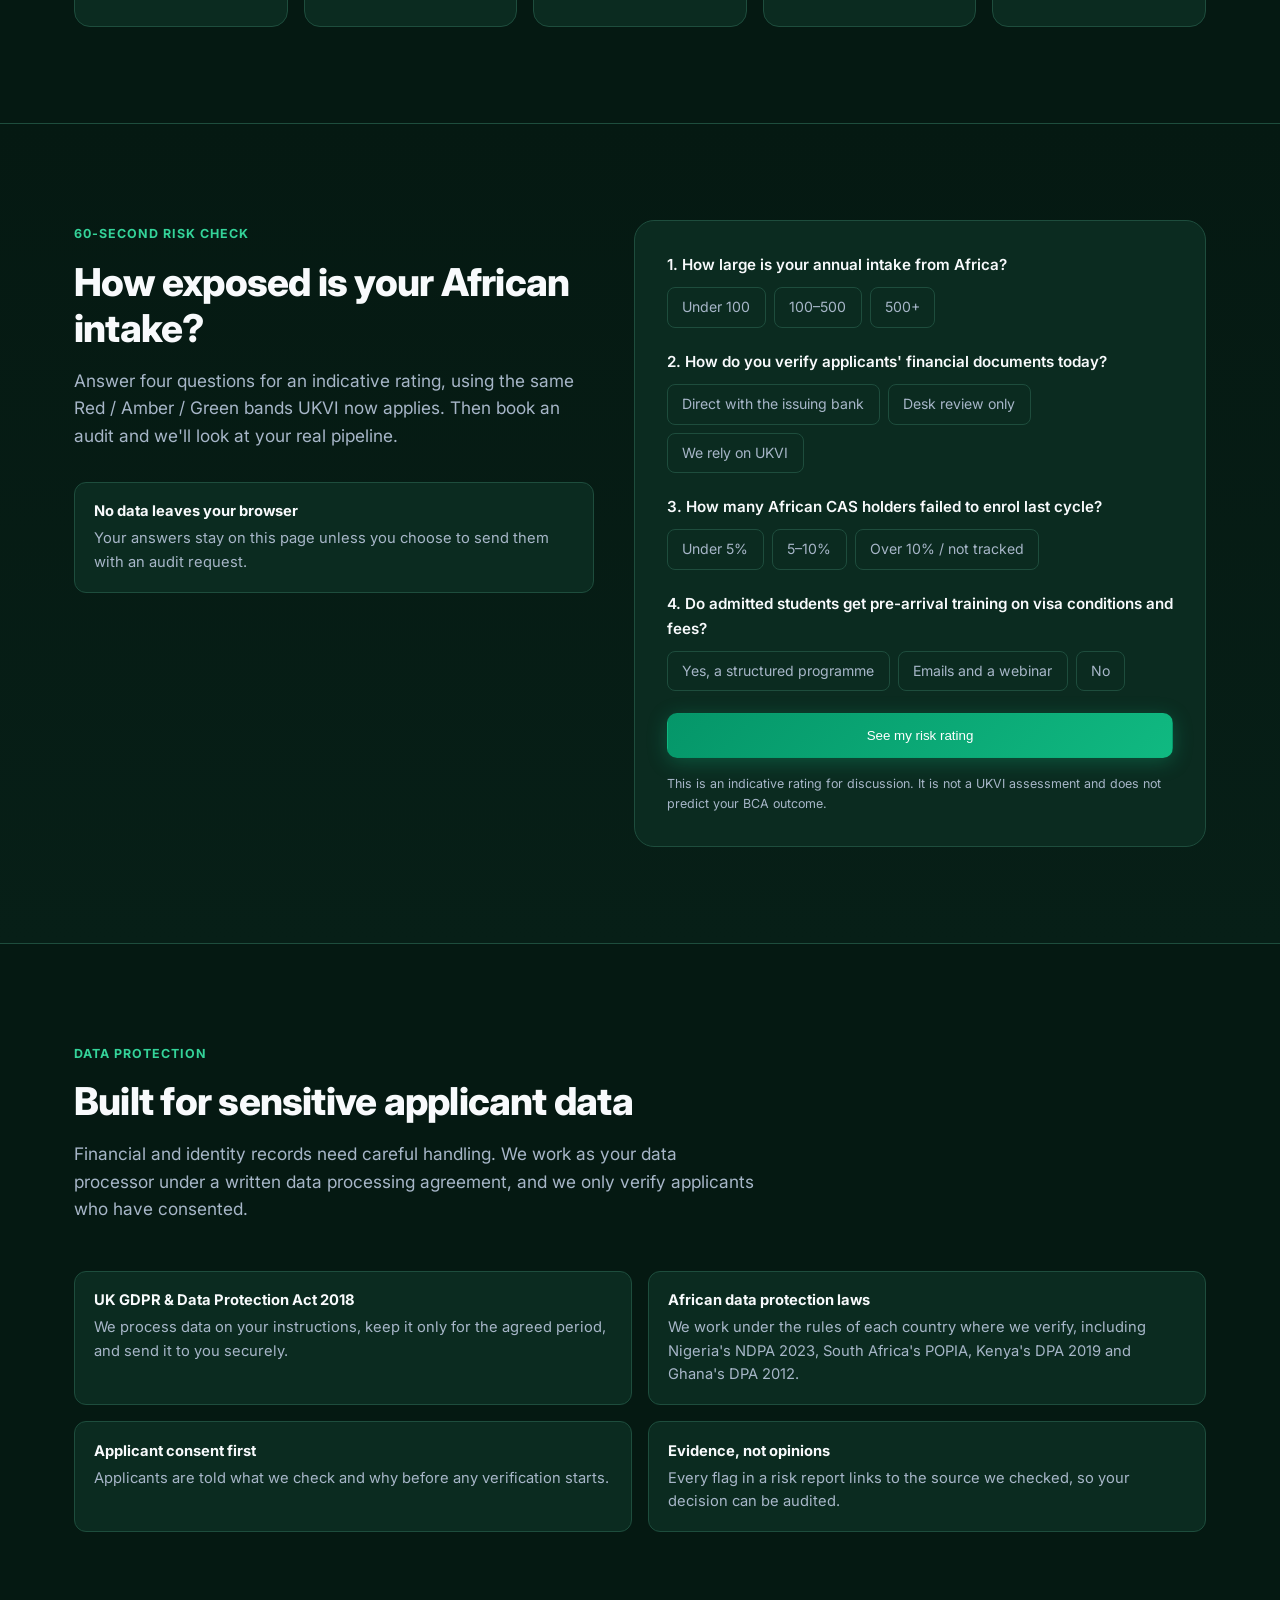
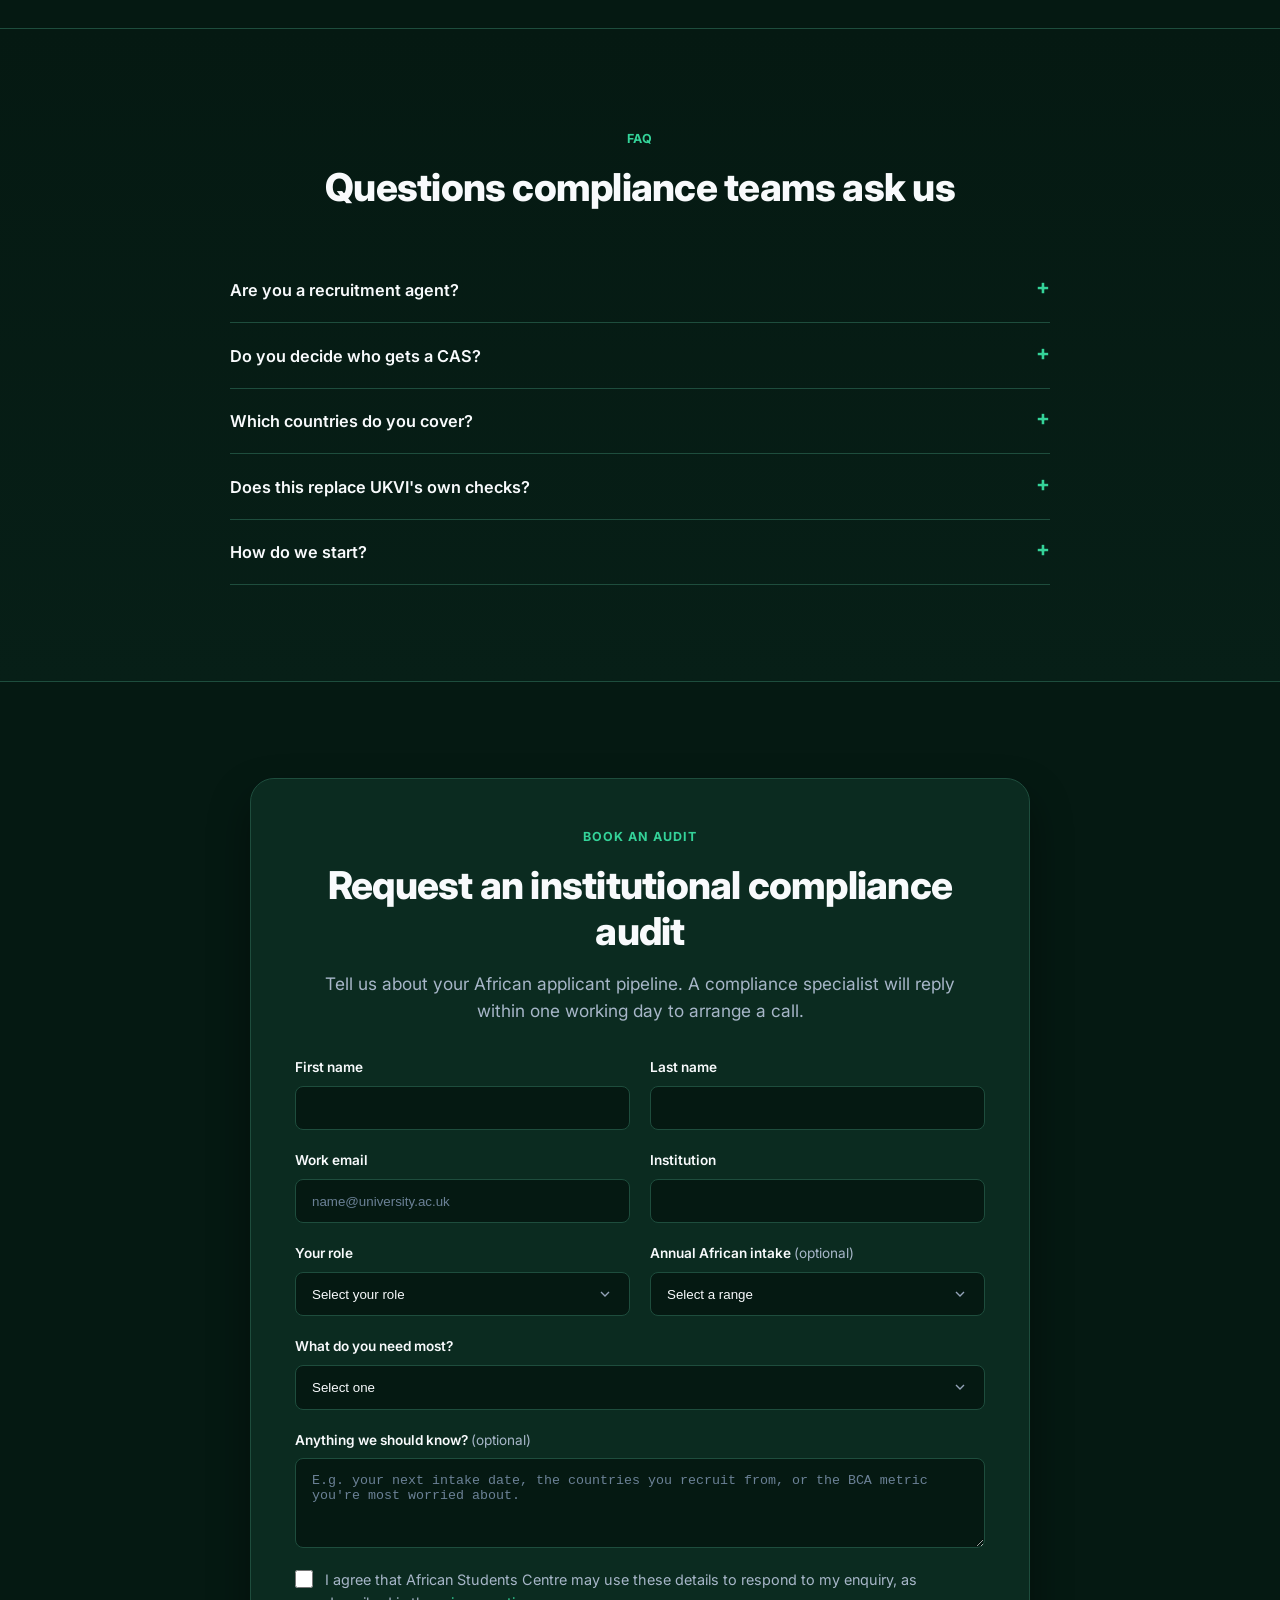
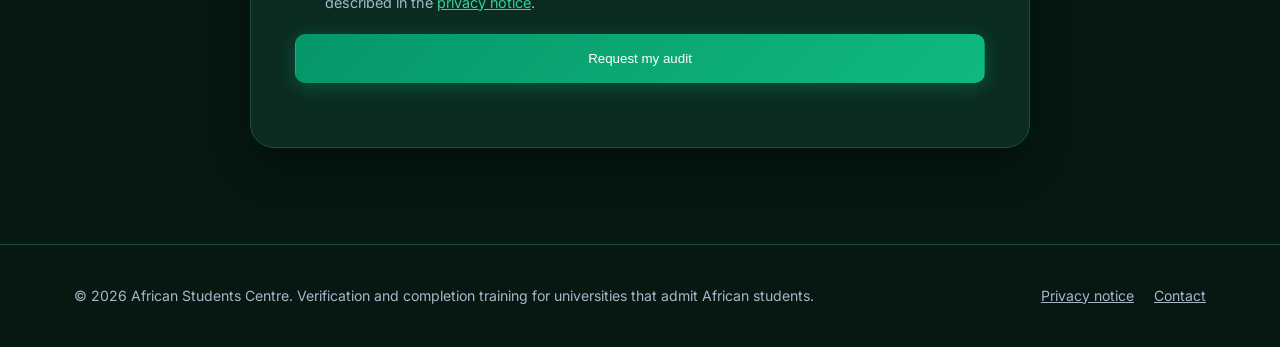
==== commit 4bb462b0: "Add Completion-Readiness Programme training page Three-stage student curriculum mapped to BCA metric" ====
--- a/docs/index.html
+++ b/docs/index.html
@@ -212,6 +212,7 @@
       <ul class="nav-links" id="navlinks">
         <li><a href="#problem">The risk</a></li>
         <li><a href="#services">Services</a></li>
+        <li><a href="training.html">Training</a></li>
         <li><a href="#process">How it works</a></li>
         <li><a href="#assessment">Risk check</a></li>
         <li><a href="#faq">FAQ</a></li>
@@ -324,6 +325,7 @@
           <li><div><strong>Planning for years two and three.</strong> We check how fees will be paid for the whole course and plan for currency swings, so a weak naira or cedi doesn't end a degree.</div></li>
           <li><div><strong>Academic and first-month transition.</strong> Referencing, academic integrity, independent study, and what to do before falling behind on fees or coursework.</div></li>
         </ul>
+        <a href="training.html" class="btn btn-outline" style="align-self:flex-start">See the full curriculum and timings →</a>
       </article>
     </div>
   </div>
@@ -463,7 +465,7 @@
         <p class="lead">Tell us about your African applicant pipeline. A compliance specialist will reply within one working day to arrange a call.</p>
       </div>
 
-      <form id="auditForm" action="https://formsubmit.co/john@africanstudentscentre.com" method="post" novalidate>
+      <form id="auditForm" action="https://formsubmit.co/3ea7073fef8e24e8899c5cc600bb72a7" method="post" novalidate>
         <input type="hidden" name="_subject" value="Audit request: africanstudentscentre.com">
         <input type="hidden" name="_template" value="table">
         <input type="hidden" name="_next" value="https://africanstudentscentre.com/thank-you.html">
